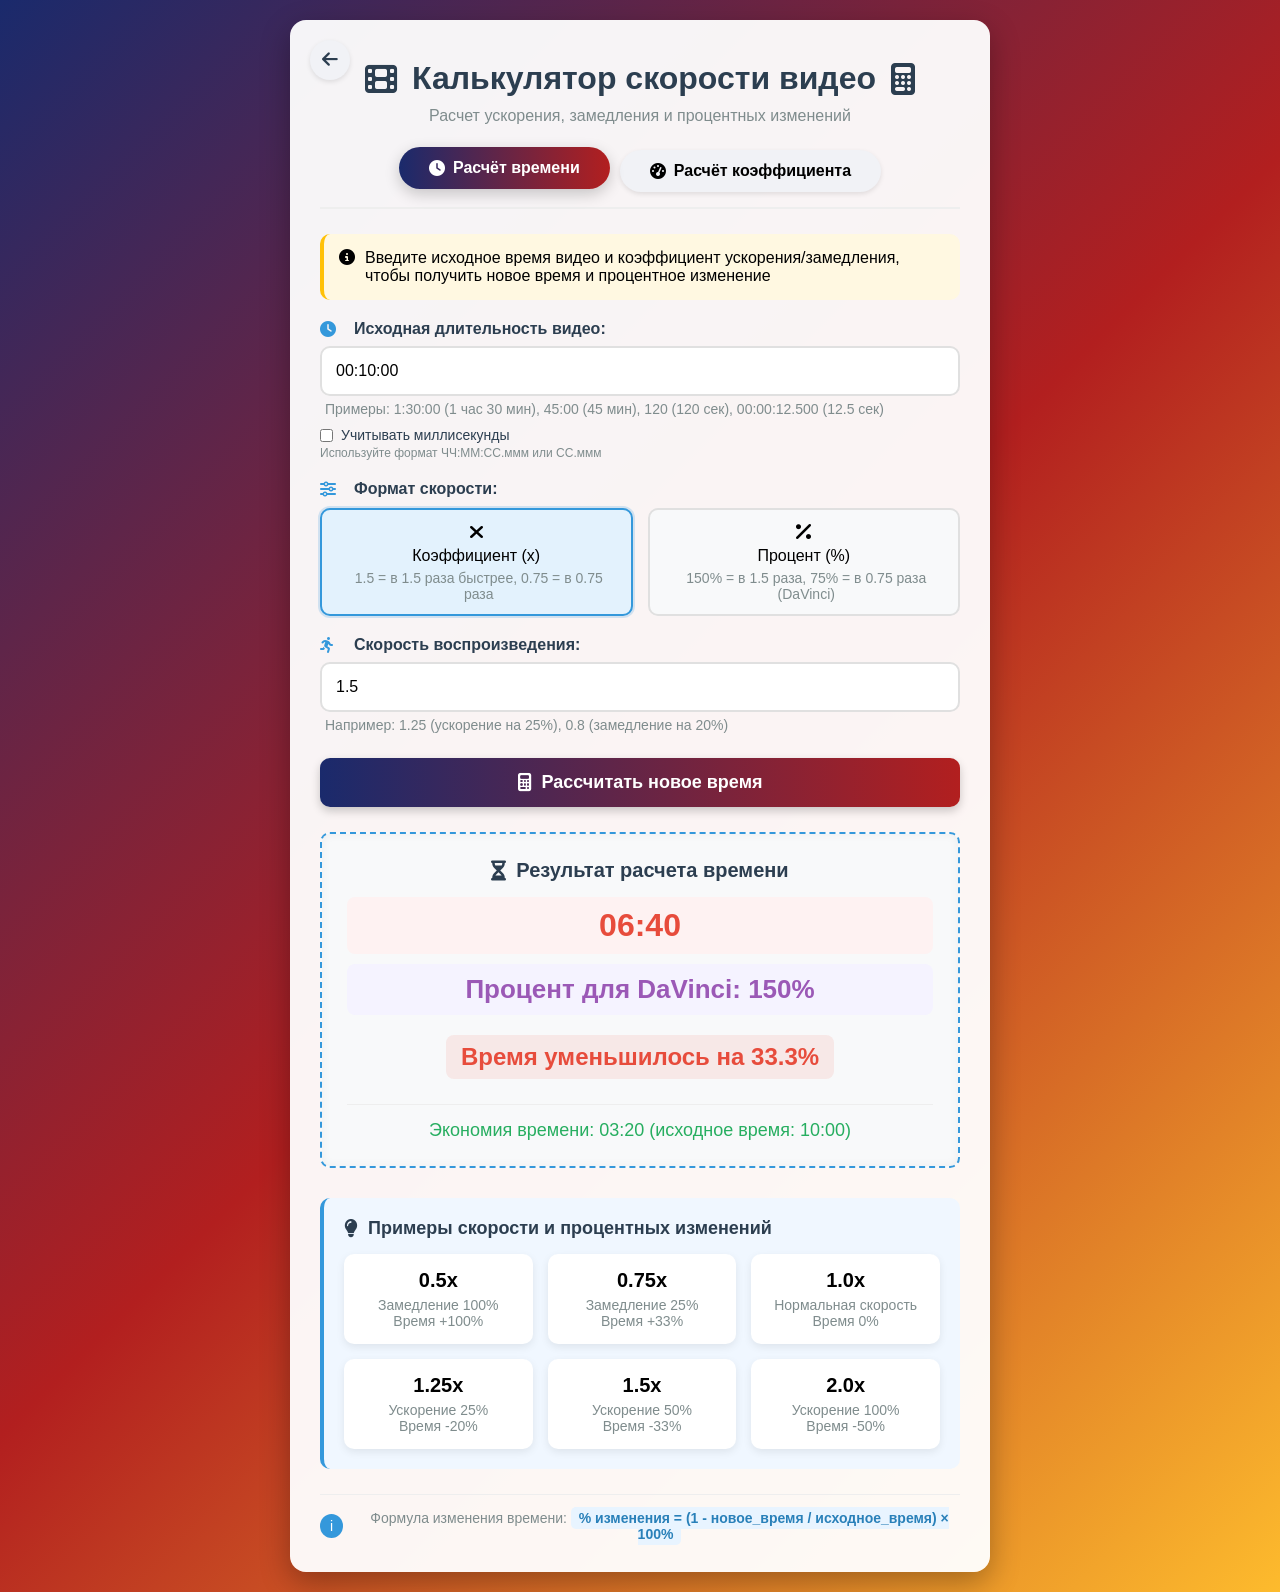
==== index.html @ ac1d6f99 "Add files via upload" ====
<!DOCTYPE html>
<html lang="ru">
<head>
    <meta charset="UTF-8">
    <meta name="viewport" content="width=device-width, initial-scale=1.0">
    <title>Калькулятор скорости видео</title>
    <link rel="stylesheet" href="https://cdnjs.cloudflare.com/ajax/libs/font-awesome/6.4.0/css/all.min.css">
    <style>
        * {
            box-sizing: border-box;
            margin: 0;
            padding: 0;
            font-family: 'Segoe UI', Tahoma, Geneva, Verdana, sans-serif;
        }
        
        body {
            background: linear-gradient(135deg, #1a2a6c, #b21f1f, #fdbb2d);
            min-height: 100vh;
            display: flex;
            justify-content: center;
            align-items: center;
            padding: 20px;
        }
        
        .container {
            position: relative;
            background: rgba(255, 255, 255, 0.95);
            border-radius: 16px;
            box-shadow: 0 10px 30px rgba(0, 0, 0, 0.3);
            width: 100%;
            max-width: 700px;
            padding: 30px;
            text-align: center;
            overflow: hidden;
        }
        
        /* Кнопка "Назад" */
        .back-button {
            position: absolute;
            top: 20px;
            left: 20px;
            width: 40px;
            height: 40px;
            border-radius: 50%;
            background: #f1f2f6;
            display: flex;
            align-items: center;
            justify-content: center;
            cursor: pointer;
            transition: all 0.3s ease;
            box-shadow: 0 2px 5px rgba(0,0,0,0.1);
            z-index: 10;
        }
        
        .back-button:hover {
            background: #3498db;
            transform: translateX(-3px);
        }
        
        .back-button:hover i {
            color: white;
        }
        
        .back-button i {
            color: #2c3e50;
            font-size: 18px;
            transition: all 0.3s ease;
        }
        
        header {
            margin-bottom: 25px;
            position: relative;
            padding-top: 10px;
        }
        
        h1 {
            color: #2c3e50;
            font-size: 32px;
            margin-bottom: 10px;
            display: flex;
            align-items: center;
            justify-content: center;
            gap: 15px;
        }
        
        .subtitle {
            color: #7f8c8d;
            font-size: 16px;
            margin-top: 10px;
        }
        
        .tabs {
            display: flex;
            justify-content: center;
            margin: 25px 0;
            border-bottom: 2px solid #eee;
            padding-bottom: 15px;
            flex-wrap: wrap;
            gap: 10px;
        }
        
        .tab {
            padding: 12px 30px;
            background: #f1f2f6;
            border: none;
            border-radius: 50px;
            cursor: pointer;
            font-weight: 600;
            font-size: 16px;
            transition: all 0.3s ease;
            box-shadow: 0 2px 5px rgba(0,0,0,0.1);
            display: flex;
            align-items: center;
            gap: 8px;
        }
        
        .tab.active {
            background: linear-gradient(to right, #1a2a6c, #b21f1f);
            color: white;
            transform: translateY(-3px);
            box-shadow: 0 5px 15px rgba(0,0,0,0.2);
        }
        
        .tab-content {
            display: none;
            animation: fadeIn 0.5s ease;
        }
        
        .tab-content.active {
            display: block;
        }
        
        .input-group {
            margin: 20px 0;
            text-align: left;
        }
        
        label {
            display: block;
            margin-bottom: 8px;
            font-weight: 600;
            color: #2c3e50;
            display: flex;
            align-items: center;
        }
        
        label i {
            margin-right: 10px;
            color: #3498db;
            min-width: 24px;
        }
        
        input {
            width: 100%;
            padding: 14px;
            border: 2px solid #e0e0e0;
            border-radius: 10px;
            font-size: 16px;
            transition: all 0.3s ease;
        }
        
        input:focus {
            outline: none;
            border-color: #3498db;
            box-shadow: 0 0 0 3px rgba(52, 152, 219, 0.2);
        }
        
        .note {
            font-size: 14px;
            color: #7f8c8d;
            margin-top: 5px;
            padding-left: 5px;
        }
        
        .input-format {
            display: flex;
            gap: 15px;
            margin-top: 10px;
        }
        
        .format-option {
            flex: 1;
            padding: 12px;
            background: #f8f9fa;
            border-radius: 10px;
            border: 2px solid #e0e0e0;
            cursor: pointer;
            transition: all 0.3s ease;
            text-align: center;
        }
        
        .format-option.active {
            background: #e3f2fd;
            border-color: #3498db;
            box-shadow: 0 0 0 2px rgba(52, 152, 219, 0.2);
        }
        
        .format-option i {
            font-size: 20px;
            margin-bottom: 5px;
            display: block;
        }
        
        button.calculate-btn {
            background: linear-gradient(to right, #1a2a6c, #b21f1f);
            color: white;
            border: none;
            padding: 14px 25px;
            border-radius: 10px;
            font-size: 18px;
            font-weight: 600;
            cursor: pointer;
            width: 100%;
            margin: 25px 0;
            transition: all 0.3s ease;
            box-shadow: 0 4px 10px rgba(0, 0, 0, 0.2);
            display: flex;
            justify-content: center;
            align-items: center;
            gap: 10px;
        }
        
        button.calculate-btn:hover {
            transform: translateY(-3px);
            box-shadow: 0 6px 15px rgba(0, 0, 0, 0.3);
        }
        
        button.calculate-btn:active {
            transform: translateY(0);
        }
        
        .result {
            background: #f8f9fa;
            border-radius: 10px;
            padding: 25px;
            margin-top: 20px;
            display: none;
            box-shadow: inset 0 0 10px rgba(0, 0, 0, 0.05);
            text-align: center;
        }
        
        .speed-result {
            border: 2px dashed #27ae60;
        }
        
        .time-result {
            border: 2px dashed #3498db;
        }
        
        .result.active {
            display: block;
            animation: fadeIn 0.5s ease;
        }
        
        @keyframes fadeIn {
            from { opacity: 0; transform: translateY(10px); }
            to { opacity: 1; transform: translateY(0); }
        }
        
        .result h3 {
            color: #2c3e50;
            margin-bottom: 15px;
            font-size: 20px;
            display: flex;
            align-items: center;
            justify-content: center;
            gap: 10px;
        }
        
        .time-display {
            font-size: 32px;
            font-weight: bold;
            margin: 10px 0;
            padding: 10px;
            border-radius: 8px;
        }
        
        .speed-up {
            color: #e74c3c;
            background: #fef2f2;
        }
        
        .slow-down {
            color: #2980b9;
            background: #f0f7ff;
        }
        
        .speed-display {
            font-size: 36px;
            font-weight: bold;
            margin: 15px 0;
            background: linear-gradient(to right, #27ae60, #2ecc71);
            -webkit-background-clip: text;
            -webkit-text-fill-color: transparent;
            text-shadow: 0 2px 4px rgba(0,0,0,0.1);
            padding: 5px;
        }
        
        .davinci-percent {
            font-size: 26px;
            font-weight: bold;
            color: #9b59b6;
            margin: 10px 0;
            padding: 10px;
            background: #f5f3ff;
            border-radius: 8px;
        }
        
        .time-change {
            font-size: 18px;
            color: #2c3e50;
            margin-top: 15px;
            padding-top: 15px;
            border-top: 1px solid #eee;
            font-weight: 500;
        }
        
        .speed-up-change {
            color: #27ae60;
        }
        
        .slow-down-change {
            color: #2980b9;
        }
        
        .percent-change {
            font-size: 24px;
            font-weight: bold;
            padding: 8px 15px;
            border-radius: 8px;
            display: inline-block;
            margin: 10px 0;
        }
        
        .percent-up {
            color: #27ae60;
            background: rgba(39, 174, 96, 0.1);
        }
        
        .percent-down {
            color: #e74c3c;
            background: rgba(231, 76, 60, 0.1);
        }
        
        .examples {
            margin-top: 30px;
            text-align: left;
            background: #f0f7ff;
            padding: 20px;
            border-radius: 10px;
            border-left: 4px solid #3498db;
        }
        
        .examples h3 {
            color: #2c3e50;
            margin-bottom: 15px;
            font-size: 18px;
            display: flex;
            align-items: center;
            gap: 10px;
        }
        
        .examples-grid {
            display: grid;
            grid-template-columns: repeat(auto-fit, minmax(150px, 1fr));
            gap: 15px;
            margin-top: 10px;
        }
        
        .example-card {
            background: white;
            border-radius: 10px;
            padding: 15px;
            box-shadow: 0 3px 8px rgba(0,0,0,0.08);
            text-align: center;
            transition: transform 0.3s ease;
        }
        
        .example-card:hover {
            transform: translateY(-5px);
        }
        
        .example-card .value {
            font-weight: bold;
            font-size: 20px;
            margin-bottom: 5px;
        }
        
        .example-card .label {
            font-size: 14px;
            color: #7f8c8d;
        }
        
        footer {
            margin-top: 25px;
            font-size: 14px;
            color: #7f8c8d;
            padding-top: 15px;
            border-top: 1px solid #eee;
            display: flex;
            align-items: center;
            justify-content: center;
            gap: 8px;
        }
        
        .mode-info {
            background: #fff8e1;
            padding: 15px;
            border-radius: 10px;
            margin: 15px 0;
            text-align: left;
            border-left: 4px solid #ffc107;
            display: flex;
            align-items: flex-start;
            gap: 10px;
        }
        
        .davinci-highlight {
            background: #e8f4ff;
            padding: 3px 8px;
            border-radius: 5px;
            font-weight: bold;
            color: #2980b9;
        }
        
        .error-message {
            color: #e74c3c;
            font-size: 14px;
            margin-top: 5px;
            display: none;
        }
        
        .info-icon {
            display: inline-flex;
            justify-content: center;
            align-items: center;
            width: 24px;
            height: 24px;
            background: #3498db;
            color: white;
            border-radius: 50%;
            font-size: 14px;
            margin-right: 8px;
        }
        
        /* Добавленные стили для чекбокса миллисекунд */
        .milliseconds-option {
            display: flex;
            align-items: center;
            margin-top: 10px;
            gap: 8px;
        }
        
        .milliseconds-option input {
            width: auto;
        }
        
        .milliseconds-label {
            font-size: 14px;
            color: #2c3e50;
        }
        
        .milliseconds-example {
            font-size: 12px;
            color: #7f8c8d;
            margin-top: 3px;
            padding-left: 0;
        }
        
        @media (max-width: 600px) {
            .tabs {
                flex-direction: column;
            }
            
            .tab {
                width: 100%;
                margin: 5px 0;
            }
            
            h1 {
                font-size: 26px;
            }
            
            .input-format {
                flex-direction: column;
            }
            
            .examples-grid {
                grid-template-columns: 1fr 1fr;
            }
            
            .back-button {
                top: 15px;
                left: 15px;
                width: 36px;
                height: 36px;
            }
        }
    </style>
</head>
<body>
    <div class="container">
        <!-- Кнопка "Назад" -->
        <div class="back-button" id="backButton" title="Вернуться назад">
            <i class="fas fa-arrow-left"></i>
        </div>
        
        <header>
            <h1>
                <i class="fas fa-film"></i>
                Калькулятор скорости видео
                <i class="fas fa-calculator"></i>
            </h1>
            <div class="subtitle">Расчет ускорения, замедления и процентных изменений</div>
        </header>
        
        <div class="tabs">
            <button class="tab active" data-tab="time">
                <i class="fas fa-clock"></i> Расчёт времени
            </button>
            <button class="tab" data-tab="speed">
                <i class="fas fa-tachometer-alt"></i> Расчёт коэффициента
            </button>
        </div>
        
        <!-- Режим расчета времени -->
        <div id="time-tab" class="tab-content active">
            <div class="mode-info">
                <i class="fas fa-info-circle"></i>
                <span>Введите исходное время видео и коэффициент ускорения/замедления, чтобы получить новое время и процентное изменение</span>
            </div>
            
            <div class="input-group">
                <label for="duration"><i class="fas fa-clock"></i> Исходная длительность видео:</label>
                <input type="text" id="duration" placeholder="ЧЧ:ММ:СС.ммм или ММ:СС.ммм" value="00:10:00">
                <div class="note">Примеры: 1:30:00 (1 час 30 мин), 45:00 (45 мин), 120 (120 сек), 00:00:12.500 (12.5 сек)</div>
                <div class="error-message" id="duration-error"></div>
                
                <!-- Чекбокс для миллисекунд -->
                <div class="milliseconds-option">
                    <input type="checkbox" id="use-ms-time">
                    <span class="milliseconds-label">Учитывать миллисекунды</span>
                </div>
                <div class="milliseconds-example">Используйте формат ЧЧ:ММ:СС.ммм или СС.ммм</div>
            </div>
            
            <div class="input-group">
                <label><i class="fas fa-sliders-h"></i> Формат скорости:</label>
                <div class="input-format">
                    <div class="format-option active" data-format="multiplier">
                        <i class="fas fa-times"></i>
                        Коэффициент (x)
                        <div class="note">1.5 = в 1.5 раза быстрее, 0.75 = в 0.75 раза</div>
                    </div>
                    <div class="format-option" data-format="davinci">
                        <i class="fas fa-percent"></i>
                        Процент (%)
                        <div class="note">150% = в 1.5 раза, 75% = в 0.75 раза (DaVinci)</div>
                    </div>
                </div>
            </div>
            
            <div class="input-group">
                <label for="speed"><i class="fas fa-running"></i> Скорость воспроизведения:</label>
                <input type="number" id="speed" min="0.1" max="10" step="0.001" value="1.5" placeholder="1.5">
                <div class="note" id="speed-note">Например: 1.25 (ускорение на 25%), 0.8 (замедление на 20%)</div>
                <div class="error-message" id="speed-error"></div>
            </div>
            
            <button class="calculate-btn" onclick="calculateTime()">
                <i class="fas fa-calculator"></i> Рассчитать новое время
            </button>
            
            <div class="result time-result" id="time-result">
                <h3><i class="fas fa-hourglass-half"></i> Результат расчета времени</h3>
                <div class="time-display" id="newTime">00:06:40</div>
                
                <div class="davinci-percent" id="davinciTimePercent">
                    Процент для DaVinci: 150%
                </div>
                
                <div class="percent-change" id="percentChange">
                    Время уменьшилось на 33.3%
                </div>
                
                <div class="time-change" id="timeChange">
                    Экономия времени: 3 минуты 20 секунд (исходное время: 10:00)
                </div>
            </div>
        </div>
        
        <!-- Режим расчета коэффициента -->
        <div id="speed-tab" class="tab-content">
            <div class="mode-info">
                <i class="fas fa-info-circle"></i>
                <span>Введите исходное и желаемое время видео, чтобы получить коэффициент скорости и процентное изменение</span>
            </div>
            
            <div class="input-group">
                <label for="original-duration"><i class="fas fa-clock"></i> Исходная длительность видео:</label>
                <input type="text" id="original-duration" placeholder="ЧЧ:ММ:СС.ммм или ММ:СС.ммм" value="00:10:00">
                <div class="note">Примеры: 1:30:00 (1 час 30 мин), 45:00 (45 мин), 120 (120 сек), 00:00:12.500 (12.5 сек)</div>
                <div class="error-message" id="original-duration-error"></div>
            </div>
            
            <div class="input-group">
                <label for="target-duration"><i class="fas fa-bullseye"></i> Желаемая длительность видео:</label>
                <input type="text" id="target-duration" placeholder="ЧЧ:ММ:СС.ммм или ММ:СС.ммм" value="00:05:00">
                <div class="note">Примеры: 1:00:00 (1 час), 30:00 (30 мин), 60 (60 сек), 00:00:06.250 (6.25 сек)</div>
                <div class="error-message" id="target-duration-error"></div>
                
                <!-- Чекбокс для миллисекунд -->
                <div class="milliseconds-option">
                    <input type="checkbox" id="use-ms-speed">
                    <span class="milliseconds-label">Учитывать миллисекунды</span>
                </div>
                <div class="milliseconds-example">Используйте формат ЧЧ:ММ:СС.ммм или СС.ммм</div>
            </div>
            
            <button class="calculate-btn" onclick="calculateSpeed()">
                <i class="fas fa-calculator"></i> Рассчитать коэффициент
            </button>
            
            <div class="result speed-result" id="speed-result">
                <h3><i class="fas fa-calculator"></i> Результат расчета скорости</h3>
                <div class="speed-display" id="speedFactor">2.0x</div>
                
                <div class="davinci-percent" id="davinciSpeedPercent">
                    Процент для DaVinci: 200%
                </div>
                
                <div class="percent-change" id="speedPercentChange">
                    Время уменьшилось на 50%
                </div>
                
                <div class="time-change" id="speedInfo">
                    Для уменьшения времени с 10 минут до 5 минут
                </div>
            </div>
        </div>
        
        <div class="examples">
            <h3><i class="fas fa-lightbulb"></i> Примеры скорости и процентных изменений</h3>
            <div class="examples-grid">
                <div class="example-card">
                    <div class="value">0.5x</div>
                    <div class="label">Замедление 100%<br>Время +100%</div>
                </div>
                <div class="example-card">
                    <div class="value">0.75x</div>
                    <div class="label">Замедление 25%<br>Время +33%</div>
                </div>
                <div class="example-card">
                    <div class="value">1.0x</div>
                    <div class="label">Нормальная скорость<br>Время 0%</div>
                </div>
                <div class="example-card">
                    <div class="value">1.25x</div>
                    <div class="label">Ускорение 25%<br>Время -20%</div>
                </div>
                <div class="example-card">
                    <div class="value">1.5x</div>
                    <div class="label">Ускорение 50%<br>Время -33%</div>
                </div>
                <div class="example-card">
                    <div class="value">2.0x</div>
                    <div class="label">Ускорение 100%<br>Время -50%</div>
                </div>
            </div>
        </div>
        
        <footer>
            <div class="info-icon">i</div>
            <div>Формула изменения времени: <span class="davinci-highlight">% изменения = (1 - новое_время / исходное_время) × 100%</span></div>
        </footer>
    </div>

    <script>
        // =============================================
        // ОСНОВНАЯ ЛОГИКА ПРИЛОЖЕНИЯ
        // =============================================
        
        /**
         * Инициализация при загрузке страницы
         * - Настройка обработчиков событий
         * - Первоначальный расчет
         */
        window.onload = function() {
            // Настройка переключения вкладок
            setupTabs();
            
            // Настройка переключения форматов ввода
            setupFormatOptions();
            
            // Обработчики клавиши Enter для быстрого расчета
            document.getElementById('speed').addEventListener('keypress', function(e) {
                if (e.key === 'Enter') calculateTime();
            });
            
            document.getElementById('target-duration').addEventListener('keypress', function(e) {
                if (e.key === 'Enter') calculateSpeed();
            });
            
            // Обработчик для кнопки "Назад"
            document.getElementById('backButton').addEventListener('click', function() {
                window.history.back();
            });
            
            // Первоначальный расчет для первой вкладки
            calculateTime();
        };
        
        /**
         * Настройка переключения вкладок
         */
        function setupTabs() {
            document.querySelectorAll('.tab').forEach(tab => {
                tab.addEventListener('click', () => {
                    // Удаляем активный класс у всех вкладок
                    document.querySelectorAll('.tab').forEach(t => t.classList.remove('active'));
                    // Скрываем все содержимое вкладок
                    document.querySelectorAll('.tab-content').forEach(c => c.classList.remove('active'));
                    
                    // Активируем текущую вкладку
                    tab.classList.add('active');
                    const tabId = tab.getAttribute('data-tab');
                    document.getElementById(`${tabId}-tab`).classList.add('active');
                });
            });
        }
        
        /**
         * Настройка переключения форматов ввода (коэффициент/проценты)
         */
        function setupFormatOptions() {
            document.querySelectorAll('.format-option').forEach(option => {
                option.addEventListener('click', () => {
                    // Удаляем активный класс у всех вариантов формата
                    document.querySelectorAll('.format-option').forEach(o => o.classList.remove('active'));
                    // Активируем выбранный вариант
                    option.classList.add('active');
                    
                    // Обновляем формат ввода
                    const format = option.getAttribute('data-format');
                    updateInputFormat(format);
                });
            });
        }
        
        /**
         * Обновление формата ввода скорости
         * @param {string} format - 'multiplier' для коэффициента, 'davinci' для процентов
         */
        function updateInputFormat(format) {
            const input = document.getElementById('speed');
            const note = document.getElementById('speed-note');
            
            if (format === 'davinci') {
                // Формат процентов (DaVinci Resolve)
                input.placeholder = "150";
                note.textContent = "Например: 125 (125% = 1.25x), 75 (75% = 0.75x)";
                // Конвертация текущего значения в проценты
                if (!isNaN(parseFloat(input.value))) {
                    input.value = (parseFloat(input.value) * 100).toFixed(0);
                }
            } else {
                // Формат коэффициента
                input.placeholder = "1.5";
                note.textContent = "Например: 1.25 (ускорение на 25%), 0.8 (замедление на 20%)";
                // Конвертация текущего значения в коэффициент
                if (!isNaN(parseFloat(input.value))) {
                    input.value = (parseFloat(input.value)).toFixed(2);
                }
            }
        }
        
        /**
         * Скрытие всех сообщений об ошибках
         */
        function hideErrors() {
            document.querySelectorAll('.error-message').forEach(el => {
                el.style.display = 'none';
                el.textContent = '';
            });
        }
        
        /**
         * Отображение сообщения об ошибке
         * @param {string} elementId - ID элемента для отображения ошибки
         * @param {string} message - Текст сообщения об ошибке
         */
        function showError(elementId, message) {
            const errorElement = document.getElementById(elementId);
            errorElement.textContent = message;
            errorElement.style.display = 'block';
        }
        
        /**
         * Расчет нового времени видео (режим "Расчет времени")
         */
        function calculateTime() {
            // Скрываем предыдущие ошибки
            hideErrors();
            
            // Получаем значения из формы
            const durationInput = document.getElementById('duration').value.trim();
            let speedValue = document.getElementById('speed').value.trim();
            const format = document.querySelector('.format-option.active').getAttribute('data-format');
            const useMilliseconds = document.getElementById('use-ms-time').checked;
            
            // Проверка и преобразование скорости
            if (speedValue === '') {
                showError('speed-error', 'Пожалуйста, введите значение скорости');
                return;
            }
            
            speedValue = parseFloat(speedValue);
            
            if (isNaN(speedValue)) {
                showError('speed-error', 'Пожалуйста, введите числовое значение');
                return;
            }
            
            // Обработка формата DaVinci (проценты)
            if (format === 'davinci') {
                if (speedValue <= 0 || speedValue > 1000) {
                    showError('speed-error', 'Процент скорости должен быть в диапазоне от 0.1% до 1000%');
                    return;
                }
                // Преобразуем проценты в коэффициент (150% = 1.5)
                speedValue = speedValue / 100;
            } else {
                // Проверка для формата коэффициента
                if (speedValue <= 0 || speedValue > 10) {
                    showError('speed-error', 'Коэффициент скорости должен быть в диапазоне от 0.1 до 10');
                    return;
                }
            }
            
            // Парсим введенное время в секунды
            const totalSeconds = parseTime(durationInput, 'duration-error');
            if (totalSeconds === null) return;
            
            // Рассчитываем новую длительность
            const newTotalSeconds = totalSeconds / speedValue;
            const formattedOriginal = formatTime(totalSeconds, useMilliseconds);
            const formattedNew = formatTime(newTotalSeconds, useMilliseconds);
            const timeDiff = Math.abs(totalSeconds - newTotalSeconds);
            const formattedDiff = formatTime(timeDiff, useMilliseconds);
            
            // Рассчитываем процент для DaVinci
            const davinciPercent = Math.round(speedValue * 100);
            
            // Рассчитываем процентное изменение времени
            const percentChange = ((totalSeconds - newTotalSeconds) / totalSeconds * 100).toFixed(1);
            const absPercentChange = Math.abs(percentChange);
            
            // Определяем тип изменения (ускорение или замедление)
            const isSpeedUp = speedValue > 1;
            const isSlowDown = speedValue < 1;
            
            // Обновляем интерфейс с результатами
            const timeDisplay = document.getElementById('newTime');
            timeDisplay.textContent = formattedNew;
            
            const percentChangeElement = document.getElementById('percentChange');
            
            // Обработка ускорения
            if (isSpeedUp) {
                timeDisplay.className = 'time-display speed-up';
                document.getElementById('timeChange').className = 'time-change speed-up-change';
                document.getElementById('timeChange').textContent = 
                    `Экономия времени: ${formattedDiff} (исходное время: ${formattedOriginal})`;
                
                percentChangeElement.textContent = `Время уменьшилось на ${absPercentChange}%`;
                percentChangeElement.className = 'percent-change percent-down';
            } 
            // Обработка замедления
            else if (isSlowDown) {
                timeDisplay.className = 'time-display slow-down';
                document.getElementById('timeChange').className = 'time-change slow-down-change';
                document.getElementById('timeChange').textContent = 
                    `Увеличение времени: ${formattedDiff} (исходное время: ${formattedOriginal})`;
                
                percentChangeElement.textContent = `Время увеличилось на ${absPercentChange}%`;
                percentChangeElement.className = 'percent-change percent-up';
            } 
            // Без изменений (скорость = 1.0)
            else {
                timeDisplay.className = 'time-display';
                document.getElementById('timeChange').className = 'time-change';
                document.getElementById('timeChange').textContent = 
                    `Время не изменилось (исходное время: ${formattedOriginal})`;
                
                percentChangeElement.textContent = `Время не изменилось (0%)`;
                percentChangeElement.className = 'percent-change';
            }
            
            // Обновляем информацию для DaVinci
            document.getElementById('davinciTimePercent').textContent = `Процент для DaVinci: ${davinciPercent}%`;
            
            // Показываем блок с результатами
            document.getElementById('time-result').classList.add('active');
        }
        
        /**
         * Расчет коэффициента скорости (режим "Расчет коэффициента")
         */
        function calculateSpeed() {
            // Скрываем предыдущие ошибки
            hideErrors();
            
            // Получаем значения из формы
            const originalInput = document.getElementById('original-duration').value.trim();
            const targetInput = document.getElementById('target-duration').value.trim();
            const useMilliseconds = document.getElementById('use-ms-speed').checked;
            
            // Парсим введенное время в секунды
            const originalSeconds = parseTime(originalInput, 'original-duration-error');
            const targetSeconds = parseTime(targetInput, 'target-duration-error');
            
            if (originalSeconds === null || targetSeconds === null) return;
            
            // Проверка на положительное значение времени
            if (targetSeconds <= 0) {
                showError('target-duration-error', 'Желаемое время должно быть больше 0');
                return;
            }
            
            // Рассчитываем коэффициент скорости
            const speedFactor = originalSeconds / targetSeconds;
            const davinciPercent = Math.round(speedFactor * 100);
            
            // Форматируем время для отображения
            const formattedOriginal = formatTime(originalSeconds, useMilliseconds);
            const formattedTarget = formatTime(targetSeconds, useMilliseconds);
            
            // Рассчитываем процентное изменение времени
            const percentChange = ((originalSeconds - targetSeconds) / originalSeconds * 100).toFixed(1);
            const absPercentChange = Math.abs(percentChange);
            
            // Определяем тип изменения (ускорение или замедление)
            const isSpeedUp = targetSeconds < originalSeconds;
            const isSlowDown = targetSeconds > originalSeconds;
            const timeDiff = Math.abs(originalSeconds - targetSeconds);
            const formattedDiff = formatTime(timeDiff, useMilliseconds);
            
            // Обновляем интерфейс с результатами
            document.getElementById('speedFactor').textContent = speedFactor.toFixed(3) + 'x';
            document.getElementById('davinciSpeedPercent').textContent = `Процент для DaVinci: ${davinciPercent}%`;
            
            const speedInfo = document.getElementById('speedInfo');
            const percentChangeElement = document.getElementById('speedPercentChange');
            
            // Обработка ускорения
            if (isSpeedUp) {
                speedInfo.innerHTML = 
                    `Для уменьшения времени с <b>${formattedOriginal}</b> до <b>${formattedTarget}</b><br>
                     Экономия времени: <b>${formattedDiff}</b>`;
                speedInfo.className = 'time-change speed-up-change';
                
                percentChangeElement.textContent = `Время уменьшилось на ${absPercentChange}%`;
                percentChangeElement.className = 'percent-change percent-down';
            } 
            // Обработка замедления
            else if (isSlowDown) {
                speedInfo.innerHTML = 
                    `Для увеличения времени с <b>${formattedOriginal}</b> до <b>${formattedTarget}</b><br>
                     Увеличение времени: <b>${formattedDiff}</b>`;
                speedInfo.className = 'time-change slow-down-change';
                
                percentChangeElement.textContent = `Время увеличилось на ${absPercentChange}%`;
                percentChangeElement.className = 'percent-change percent-up';
            } 
            // Без изменений
            else {
                speedInfo.innerHTML = `Время не изменилось`;
                speedInfo.className = 'time-change';
                
                percentChangeElement.textContent = `Время не изменилось (0%)`;
                percentChangeElement.className = 'percent-change';
            }
            
            // Показываем блок с результатами
            document.getElementById('speed-result').classList.add('active');
        }
        
        /**
         * Парсинг времени из строки в секунды (с поддержкой миллисекунд)
         * @param {string} input - Входная строка времени
         * @param {string} errorElementId - ID элемента для отображения ошибки
         * @returns {number|null} Количество секунд или null при ошибке
         */
        function parseTime(input, errorElementId) {
            if (!input) {
                showError(errorElementId, 'Пожалуйста, введите значение времени');
                return null;
            }
            
            // Заменяем запятые на точки для поддержки обоих форматов
            input = input.replace(',', '.');
            
            // Обработка формата с миллисекундами
            if (input.includes('.')) {
                const parts = input.split('.');
                const millisecondsPart = parts.pop();
                
                if (millisecondsPart.length > 3) {
                    showError(errorElementId, 'Миллисекунды должны содержать не более 3 цифр');
                    return null;
                }
                
                // Форматируем миллисекунды (дополняем до 3 цифр и обрезаем, если больше 3)
                const milliseconds = parseInt(millisecondsPart.padEnd(3, '0').substring(0,3));
                
                if (isNaN(milliseconds)) {
                    showError(errorElementId, 'Некорректный формат миллисекунд');
                    return null;
                }
                
                // Объединяем оставшиеся части (часы:минуты:секунды)
                const timeString = parts.join('.');
                let totalSeconds = 0;
                
                // Парсим основную часть времени
                if (timeString.includes(':')) {
                    const timeParts = timeString.split(':').map(part => parseInt(part));
                    
                    // Проверка на корректность чисел
                    if (timeParts.some(isNaN)) {
                        showError(errorElementId, 'Некорректный формат времени. Используйте ЧЧ:ММ:СС.ммм или ММ:СС.ммм');
                        return null;
                    }
                    
                    // Обработка формата ЧЧ:ММ:СС
                    if (timeParts.length === 3) {
                        totalSeconds = timeParts[0] * 3600 + timeParts[1] * 60 + timeParts[2];
                    } 
                    // Обработка формата ММ:СС
                    else if (timeParts.length === 2) {
                        totalSeconds = timeParts[0] * 60 + timeParts[1];
                    } else {
                        showError(errorElementId, 'Некорректный формат времени. Используйте ЧЧ:ММ:СС.ммм или ММ:СС.ммм');
                        return null;
                    }
                } else if (timeString !== '') {
                    // Только секунды
                    const seconds = parseFloat(timeString);
                    if (isNaN(seconds)) {
                        showError(errorElementId, 'Некорректный формат времени');
                        return null;
                    }
                    totalSeconds = seconds;
                }
                
                // Возвращаем общее количество секунд с миллисекундами
                return totalSeconds + milliseconds / 1000;
            }
            
            // Обработка формата без миллисекунд
            if (input.includes(':')) {
                const parts = input.split(':').map(part => parseInt(part));
                
                // Проверка на корректность чисел
                if (parts.some(isNaN)) {
                    showError(errorElementId, 'Некорректный формат времени. Используйте ЧЧ:ММ:СС или ММ:СС');
                    return null;
                }
                
                // Обработка формата ЧЧ:ММ:СС
                if (parts.length === 3) {
                    return parts[0] * 3600 + parts[1] * 60 + parts[2];
                } 
                // Обработка формата ММ:СС
                else if (parts.length === 2) {
                    return parts[0] * 60 + parts[1];
                } else {
                    showError(errorElementId, 'Некорректный формат времени. Используйте ЧЧ:ММ:СС или ММ:СС');
                    return null;
                }
            } 
            // Обработка значения в секундах (просто число)
            else if (!isNaN(parseFloat(input))) {
                return parseFloat(input);
            } 
            // Ошибка формата
            else {
                showError(errorElementId, 'Некорректный формат времени. Используйте ЧЧ:ММ:СС, ММ:СС или секунды');
                return null;
            }
        }
        
        /**
         * Форматирование времени из секунд в ЧЧ:ММ:СС, ММ:СС или секунды (с поддержкой миллисекунд)
         * @param {number} totalSeconds - Общее количество секунд
         * @param {boolean} showMilliseconds - Флаг отображения миллисекунд
         * @returns {string} Отформатированное время
         */
        function formatTime(totalSeconds, showMilliseconds = false) {
            // Выделяем целые секунды и миллисекунды
            const secondsInteger = Math.floor(totalSeconds);
            const milliseconds = Math.round((totalSeconds - secondsInteger) * 1000);
            
            const hours = Math.floor(secondsInteger / 3600);
            const minutes = Math.floor((secondsInteger % 3600) / 60);
            const seconds = Math.floor(secondsInteger % 60);
            
            // Функция для добавления ведущего нуля
            const pad = (num) => num.toString().padStart(2, '0');
            
            // Форматируем миллисекунды при необходимости
            let msString = '';
            if (showMilliseconds) {
                msString = '.' + milliseconds.toString().padStart(3, '0');
            }
            
            // Форматирование в зависимости от величины
            if (hours > 0) {
                return `${pad(hours)}:${pad(minutes)}:${pad(seconds)}${msString}`;
            } else if (minutes > 0) {
                return `${pad(minutes)}:${pad(seconds)}${msString}`;
            } else {
                // Для секунд показываем миллисекунды только если нужно или они есть
                if (showMilliseconds || milliseconds > 0) {
                    return `${seconds + milliseconds/1000} сек`;
                }
                return `${seconds} сек`;
            }
        }
    </script>
</body>
</html>
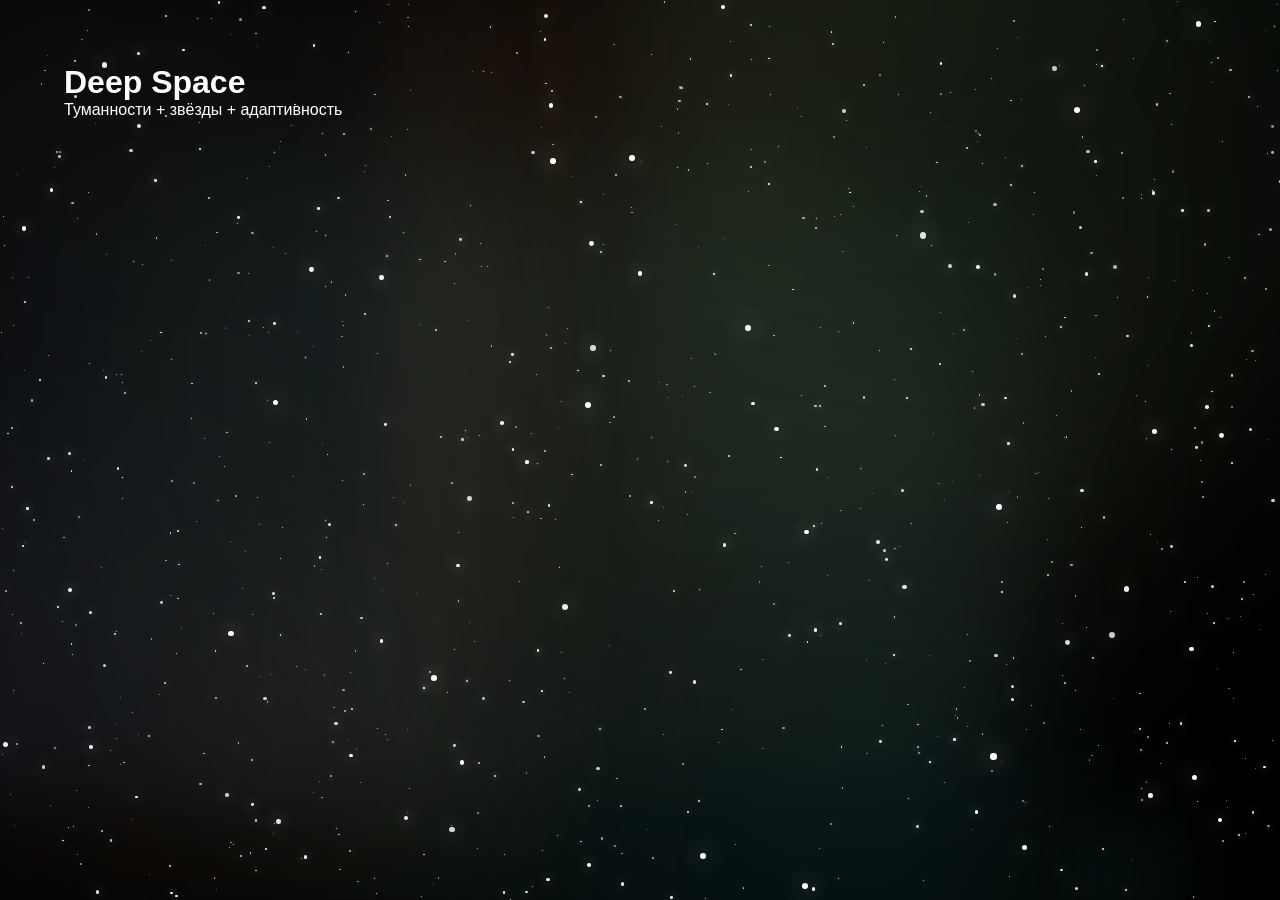
==== commit 9bddf1c2: "Add files via upload" ====
--- a/index.html
+++ b/index.html
@@ -1,1132 +1,215 @@
-<!DOCTYPE html>
-<html lang="ru">
-<head>
-    <meta charset="UTF-8">
-    <meta name="viewport" content="width=device-width, initial-scale=1.0">
-    <title>Калькулятор скорости видео</title>
-    <link rel="stylesheet" href="https://cdnjs.cloudflare.com/ajax/libs/font-awesome/6.4.0/css/all.min.css">
-    <style>
-        * {
-            box-sizing: border-box;
-            margin: 0;
-            padding: 0;
-            font-family: 'Segoe UI', Tahoma, Geneva, Verdana, sans-serif;
-        }
-        
-        body {
-            background: linear-gradient(135deg, #1a2a6c, #b21f1f, #fdbb2d);
-            min-height: 100vh;
-            display: flex;
-            justify-content: center;
-            align-items: center;
-            padding: 20px;
-        }
-        
-        .container {
-            position: relative;
-            background: rgba(255, 255, 255, 0.95);
-            border-radius: 16px;
-            box-shadow: 0 10px 30px rgba(0, 0, 0, 0.3);
-            width: 100%;
-            max-width: 700px;
-            padding: 30px;
-            text-align: center;
-            overflow: hidden;
-        }
-        
-        /* Кнопка "Назад" */
-        .back-button {
-            position: absolute;
-            top: 20px;
-            left: 20px;
-            width: 40px;
-            height: 40px;
-            border-radius: 50%;
-            background: #f1f2f6;
-            display: flex;
-            align-items: center;
-            justify-content: center;
-            cursor: pointer;
-            transition: all 0.3s ease;
-            box-shadow: 0 2px 5px rgba(0,0,0,0.1);
-            z-index: 10;
-        }
-        
-        .back-button:hover {
-            background: #3498db;
-            transform: translateX(-3px);
-        }
-        
-        .back-button:hover i {
-            color: white;
-        }
-        
-        .back-button i {
-            color: #2c3e50;
-            font-size: 18px;
-            transition: all 0.3s ease;
-        }
-        
-        header {
-            margin-bottom: 25px;
-            position: relative;
-            padding-top: 10px;
-        }
-        
-        h1 {
-            color: #2c3e50;
-            font-size: 32px;
-            margin-bottom: 10px;
-            display: flex;
-            align-items: center;
-            justify-content: center;
-            gap: 15px;
-        }
-        
-        .subtitle {
-            color: #7f8c8d;
-            font-size: 16px;
-            margin-top: 10px;
-        }
-        
-        .tabs {
-            display: flex;
-            justify-content: center;
-            margin: 25px 0;
-            border-bottom: 2px solid #eee;
-            padding-bottom: 15px;
-            flex-wrap: wrap;
-            gap: 10px;
-        }
-        
-        .tab {
-            padding: 12px 30px;
-            background: #f1f2f6;
-            border: none;
-            border-radius: 50px;
-            cursor: pointer;
-            font-weight: 600;
-            font-size: 16px;
-            transition: all 0.3s ease;
-            box-shadow: 0 2px 5px rgba(0,0,0,0.1);
-            display: flex;
-            align-items: center;
-            gap: 8px;
-        }
-        
-        .tab.active {
-            background: linear-gradient(to right, #1a2a6c, #b21f1f);
-            color: white;
-            transform: translateY(-3px);
-            box-shadow: 0 5px 15px rgba(0,0,0,0.2);
-        }
-        
-        .tab-content {
-            display: none;
-            animation: fadeIn 0.5s ease;
-        }
-        
-        .tab-content.active {
-            display: block;
-        }
-        
-        .input-group {
-            margin: 20px 0;
-            text-align: left;
-        }
-        
-        label {
-            display: block;
-            margin-bottom: 8px;
-            font-weight: 600;
-            color: #2c3e50;
-            display: flex;
-            align-items: center;
-        }
-        
-        label i {
-            margin-right: 10px;
-            color: #3498db;
-            min-width: 24px;
-        }
-        
-        input {
-            width: 100%;
-            padding: 14px;
-            border: 2px solid #e0e0e0;
-            border-radius: 10px;
-            font-size: 16px;
-            transition: all 0.3s ease;
-        }
-        
-        input:focus {
-            outline: none;
-            border-color: #3498db;
-            box-shadow: 0 0 0 3px rgba(52, 152, 219, 0.2);
-        }
-        
-        .note {
-            font-size: 14px;
-            color: #7f8c8d;
-            margin-top: 5px;
-            padding-left: 5px;
-        }
-        
-        .input-format {
-            display: flex;
-            gap: 15px;
-            margin-top: 10px;
-        }
-        
-        .format-option {
-            flex: 1;
-            padding: 12px;
-            background: #f8f9fa;
-            border-radius: 10px;
-            border: 2px solid #e0e0e0;
-            cursor: pointer;
-            transition: all 0.3s ease;
-            text-align: center;
-        }
-        
-        .format-option.active {
-            background: #e3f2fd;
-            border-color: #3498db;
-            box-shadow: 0 0 0 2px rgba(52, 152, 219, 0.2);
-        }
-        
-        .format-option i {
-            font-size: 20px;
-            margin-bottom: 5px;
-            display: block;
-        }
-        
-        button.calculate-btn {
-            background: linear-gradient(to right, #1a2a6c, #b21f1f);
-            color: white;
-            border: none;
-            padding: 14px 25px;
-            border-radius: 10px;
-            font-size: 18px;
-            font-weight: 600;
-            cursor: pointer;
-            width: 100%;
-            margin: 25px 0;
-            transition: all 0.3s ease;
-            box-shadow: 0 4px 10px rgba(0, 0, 0, 0.2);
-            display: flex;
-            justify-content: center;
-            align-items: center;
-            gap: 10px;
-        }
-        
-        button.calculate-btn:hover {
-            transform: translateY(-3px);
-            box-shadow: 0 6px 15px rgba(0, 0, 0, 0.3);
-        }
-        
-        button.calculate-btn:active {
-            transform: translateY(0);
-        }
-        
-        .result {
-            background: #f8f9fa;
-            border-radius: 10px;
-            padding: 25px;
-            margin-top: 20px;
-            display: none;
-            box-shadow: inset 0 0 10px rgba(0, 0, 0, 0.05);
-            text-align: center;
-        }
-        
-        .speed-result {
-            border: 2px dashed #27ae60;
-        }
-        
-        .time-result {
-            border: 2px dashed #3498db;
-        }
-        
-        .result.active {
-            display: block;
-            animation: fadeIn 0.5s ease;
-        }
-        
-        @keyframes fadeIn {
-            from { opacity: 0; transform: translateY(10px); }
-            to { opacity: 1; transform: translateY(0); }
-        }
-        
-        .result h3 {
-            color: #2c3e50;
-            margin-bottom: 15px;
-            font-size: 20px;
-            display: flex;
-            align-items: center;
-            justify-content: center;
-            gap: 10px;
-        }
-        
-        .time-display {
-            font-size: 32px;
-            font-weight: bold;
-            margin: 10px 0;
-            padding: 10px;
-            border-radius: 8px;
-        }
-        
-        .speed-up {
-            color: #e74c3c;
-            background: #fef2f2;
-        }
-        
-        .slow-down {
-            color: #2980b9;
-            background: #f0f7ff;
-        }
-        
-        .speed-display {
-            font-size: 36px;
-            font-weight: bold;
-            margin: 15px 0;
-            background: linear-gradient(to right, #27ae60, #2ecc71);
-            -webkit-background-clip: text;
-            -webkit-text-fill-color: transparent;
-            text-shadow: 0 2px 4px rgba(0,0,0,0.1);
-            padding: 5px;
-        }
-        
-        .davinci-percent {
-            font-size: 26px;
-            font-weight: bold;
-            color: #9b59b6;
-            margin: 10px 0;
-            padding: 10px;
-            background: #f5f3ff;
-            border-radius: 8px;
-        }
-        
-        .time-change {
-            font-size: 18px;
-            color: #2c3e50;
-            margin-top: 15px;
-            padding-top: 15px;
-            border-top: 1px solid #eee;
-            font-weight: 500;
-        }
-        
-        .speed-up-change {
-            color: #27ae60;
-        }
-        
-        .slow-down-change {
-            color: #2980b9;
-        }
-        
-        .percent-change {
-            font-size: 24px;
-            font-weight: bold;
-            padding: 8px 15px;
-            border-radius: 8px;
-            display: inline-block;
-            margin: 10px 0;
-        }
-        
-        .percent-up {
-            color: #27ae60;
-            background: rgba(39, 174, 96, 0.1);
-        }
-        
-        .percent-down {
-            color: #e74c3c;
-            background: rgba(231, 76, 60, 0.1);
-        }
-        
-        .examples {
-            margin-top: 30px;
-            text-align: left;
-            background: #f0f7ff;
-            padding: 20px;
-            border-radius: 10px;
-            border-left: 4px solid #3498db;
-        }
-        
-        .examples h3 {
-            color: #2c3e50;
-            margin-bottom: 15px;
-            font-size: 18px;
-            display: flex;
-            align-items: center;
-            gap: 10px;
-        }
-        
-        .examples-grid {
-            display: grid;
-            grid-template-columns: repeat(auto-fit, minmax(150px, 1fr));
-            gap: 15px;
-            margin-top: 10px;
-        }
-        
-        .example-card {
-            background: white;
-            border-radius: 10px;
-            padding: 15px;
-            box-shadow: 0 3px 8px rgba(0,0,0,0.08);
-            text-align: center;
-            transition: transform 0.3s ease;
-        }
-        
-        .example-card:hover {
-            transform: translateY(-5px);
-        }
-        
-        .example-card .value {
-            font-weight: bold;
-            font-size: 20px;
-            margin-bottom: 5px;
-        }
-        
-        .example-card .label {
-            font-size: 14px;
-            color: #7f8c8d;
-        }
-        
-        footer {
-            margin-top: 25px;
-            font-size: 14px;
-            color: #7f8c8d;
-            padding-top: 15px;
-            border-top: 1px solid #eee;
-            display: flex;
-            align-items: center;
-            justify-content: center;
-            gap: 8px;
-        }
-        
-        .mode-info {
-            background: #fff8e1;
-            padding: 15px;
-            border-radius: 10px;
-            margin: 15px 0;
-            text-align: left;
-            border-left: 4px solid #ffc107;
-            display: flex;
-            align-items: flex-start;
-            gap: 10px;
-        }
-        
-        .davinci-highlight {
-            background: #e8f4ff;
-            padding: 3px 8px;
-            border-radius: 5px;
-            font-weight: bold;
-            color: #2980b9;
-        }
-        
-        .error-message {
-            color: #e74c3c;
-            font-size: 14px;
-            margin-top: 5px;
-            display: none;
-        }
-        
-        .info-icon {
-            display: inline-flex;
-            justify-content: center;
-            align-items: center;
-            width: 24px;
-            height: 24px;
-            background: #3498db;
-            color: white;
-            border-radius: 50%;
-            font-size: 14px;
-            margin-right: 8px;
-        }
-        
-        /* Добавленные стили для чекбокса миллисекунд */
-        .milliseconds-option {
-            display: flex;
-            align-items: center;
-            margin-top: 10px;
-            gap: 8px;
-        }
-        
-        .milliseconds-option input {
-            width: auto;
-        }
-        
-        .milliseconds-label {
-            font-size: 14px;
-            color: #2c3e50;
-        }
-        
-        .milliseconds-example {
-            font-size: 12px;
-            color: #7f8c8d;
-            margin-top: 3px;
-            padding-left: 0;
-        }
-        
-        @media (max-width: 600px) {
-            .tabs {
-                flex-direction: column;
-            }
-            
-            .tab {
-                width: 100%;
-                margin: 5px 0;
-            }
-            
-            h1 {
-                font-size: 26px;
-            }
-            
-            .input-format {
-                flex-direction: column;
-            }
-            
-            .examples-grid {
-                grid-template-columns: 1fr 1fr;
-            }
-            
-            .back-button {
-                top: 15px;
-                left: 15px;
-                width: 36px;
-                height: 36px;
-            }
-        }
-    </style>
-</head>
-<body>
-    <div class="container">
-        <!-- Кнопка "Назад" -->
-        <div class="back-button" id="backButton" title="Вернуться назад">
-            <i class="fas fa-arrow-left"></i>
-        </div>
-        
-        <header>
-            <h1>
-                <i class="fas fa-film"></i>
-                Калькулятор скорости видео
-                <i class="fas fa-calculator"></i>
-            </h1>
-            <div class="subtitle">Расчет ускорения, замедления и процентных изменений</div>
-        </header>
-        
-        <div class="tabs">
-            <button class="tab active" data-tab="time">
-                <i class="fas fa-clock"></i> Расчёт времени
-            </button>
-            <button class="tab" data-tab="speed">
-                <i class="fas fa-tachometer-alt"></i> Расчёт коэффициента
-            </button>
-        </div>
-        
-        <!-- Режим расчета времени -->
-        <div id="time-tab" class="tab-content active">
-            <div class="mode-info">
-                <i class="fas fa-info-circle"></i>
-                <span>Введите исходное время видео и коэффициент ускорения/замедления, чтобы получить новое время и процентное изменение</span>
-            </div>
-            
-            <div class="input-group">
-                <label for="duration"><i class="fas fa-clock"></i> Исходная длительность видео:</label>
-                <input type="text" id="duration" placeholder="ЧЧ:ММ:СС.ммм или ММ:СС.ммм" value="00:10:00">
-                <div class="note">Примеры: 1:30:00 (1 час 30 мин), 45:00 (45 мин), 120 (120 сек), 00:00:12.500 (12.5 сек)</div>
-                <div class="error-message" id="duration-error"></div>
-                
-                <!-- Чекбокс для миллисекунд -->
-                <div class="milliseconds-option">
-                    <input type="checkbox" id="use-ms-time">
-                    <span class="milliseconds-label">Учитывать миллисекунды</span>
-                </div>
-                <div class="milliseconds-example">Используйте формат ЧЧ:ММ:СС.ммм или СС.ммм</div>
-            </div>
-            
-            <div class="input-group">
-                <label><i class="fas fa-sliders-h"></i> Формат скорости:</label>
-                <div class="input-format">
-                    <div class="format-option active" data-format="multiplier">
-                        <i class="fas fa-times"></i>
-                        Коэффициент (x)
-                        <div class="note">1.5 = в 1.5 раза быстрее, 0.75 = в 0.75 раза</div>
-                    </div>
-                    <div class="format-option" data-format="davinci">
-                        <i class="fas fa-percent"></i>
-                        Процент (%)
-                        <div class="note">150% = в 1.5 раза, 75% = в 0.75 раза (DaVinci)</div>
-                    </div>
-                </div>
-            </div>
-            
-            <div class="input-group">
-                <label for="speed"><i class="fas fa-running"></i> Скорость воспроизведения:</label>
-                <input type="number" id="speed" min="0.1" max="10" step="0.001" value="1.5" placeholder="1.5">
-                <div class="note" id="speed-note">Например: 1.25 (ускорение на 25%), 0.8 (замедление на 20%)</div>
-                <div class="error-message" id="speed-error"></div>
-            </div>
-            
-            <button class="calculate-btn" onclick="calculateTime()">
-                <i class="fas fa-calculator"></i> Рассчитать новое время
-            </button>
-            
-            <div class="result time-result" id="time-result">
-                <h3><i class="fas fa-hourglass-half"></i> Результат расчета времени</h3>
-                <div class="time-display" id="newTime">00:06:40</div>
-                
-                <div class="davinci-percent" id="davinciTimePercent">
-                    Процент для DaVinci: 150%
-                </div>
-                
-                <div class="percent-change" id="percentChange">
-                    Время уменьшилось на 33.3%
-                </div>
-                
-                <div class="time-change" id="timeChange">
-                    Экономия времени: 3 минуты 20 секунд (исходное время: 10:00)
-                </div>
-            </div>
-        </div>
-        
-        <!-- Режим расчета коэффициента -->
-        <div id="speed-tab" class="tab-content">
-            <div class="mode-info">
-                <i class="fas fa-info-circle"></i>
-                <span>Введите исходное и желаемое время видео, чтобы получить коэффициент скорости и процентное изменение</span>
-            </div>
-            
-            <div class="input-group">
-                <label for="original-duration"><i class="fas fa-clock"></i> Исходная длительность видео:</label>
-                <input type="text" id="original-duration" placeholder="ЧЧ:ММ:СС.ммм или ММ:СС.ммм" value="00:10:00">
-                <div class="note">Примеры: 1:30:00 (1 час 30 мин), 45:00 (45 мин), 120 (120 сек), 00:00:12.500 (12.5 сек)</div>
-                <div class="error-message" id="original-duration-error"></div>
-            </div>
-            
-            <div class="input-group">
-                <label for="target-duration"><i class="fas fa-bullseye"></i> Желаемая длительность видео:</label>
-                <input type="text" id="target-duration" placeholder="ЧЧ:ММ:СС.ммм или ММ:СС.ммм" value="00:05:00">
-                <div class="note">Примеры: 1:00:00 (1 час), 30:00 (30 мин), 60 (60 сек), 00:00:06.250 (6.25 сек)</div>
-                <div class="error-message" id="target-duration-error"></div>
-                
-                <!-- Чекбокс для миллисекунд -->
-                <div class="milliseconds-option">
-                    <input type="checkbox" id="use-ms-speed">
-                    <span class="milliseconds-label">Учитывать миллисекунды</span>
-                </div>
-                <div class="milliseconds-example">Используйте формат ЧЧ:ММ:СС.ммм или СС.ммм</div>
-            </div>
-            
-            <button class="calculate-btn" onclick="calculateSpeed()">
-                <i class="fas fa-calculator"></i> Рассчитать коэффициент
-            </button>
-            
-            <div class="result speed-result" id="speed-result">
-                <h3><i class="fas fa-calculator"></i> Результат расчета скорости</h3>
-                <div class="speed-display" id="speedFactor">2.0x</div>
-                
-                <div class="davinci-percent" id="davinciSpeedPercent">
-                    Процент для DaVinci: 200%
-                </div>
-                
-                <div class="percent-change" id="speedPercentChange">
-                    Время уменьшилось на 50%
-                </div>
-                
-                <div class="time-change" id="speedInfo">
-                    Для уменьшения времени с 10 минут до 5 минут
-                </div>
-            </div>
-        </div>
-        
-        <div class="examples">
-            <h3><i class="fas fa-lightbulb"></i> Примеры скорости и процентных изменений</h3>
-            <div class="examples-grid">
-                <div class="example-card">
-                    <div class="value">0.5x</div>
-                    <div class="label">Замедление 100%<br>Время +100%</div>
-                </div>
-                <div class="example-card">
-                    <div class="value">0.75x</div>
-                    <div class="label">Замедление 25%<br>Время +33%</div>
-                </div>
-                <div class="example-card">
-                    <div class="value">1.0x</div>
-                    <div class="label">Нормальная скорость<br>Время 0%</div>
-                </div>
-                <div class="example-card">
-                    <div class="value">1.25x</div>
-                    <div class="label">Ускорение 25%<br>Время -20%</div>
-                </div>
-                <div class="example-card">
-                    <div class="value">1.5x</div>
-                    <div class="label">Ускорение 50%<br>Время -33%</div>
-                </div>
-                <div class="example-card">
-                    <div class="value">2.0x</div>
-                    <div class="label">Ускорение 100%<br>Время -50%</div>
-                </div>
-            </div>
-        </div>
-        
-        <footer>
-            <div class="info-icon">i</div>
-            <div>Формула изменения времени: <span class="davinci-highlight">% изменения = (1 - новое_время / исходное_время) × 100%</span></div>
-        </footer>
-    </div>
-
-    <script>
-        // =============================================
-        // ОСНОВНАЯ ЛОГИКА ПРИЛОЖЕНИЯ
-        // =============================================
-        
-        /**
-         * Инициализация при загрузке страницы
-         * - Настройка обработчиков событий
-         * - Первоначальный расчет
-         */
-        window.onload = function() {
-            // Настройка переключения вкладок
-            setupTabs();
-            
-            // Настройка переключения форматов ввода
-            setupFormatOptions();
-            
-            // Обработчики клавиши Enter для быстрого расчета
-            document.getElementById('speed').addEventListener('keypress', function(e) {
-                if (e.key === 'Enter') calculateTime();
-            });
-            
-            document.getElementById('target-duration').addEventListener('keypress', function(e) {
-                if (e.key === 'Enter') calculateSpeed();
-            });
-            
-            // Обработчик для кнопки "Назад"
-            document.getElementById('backButton').addEventListener('click', function() {
-                window.history.back();
-            });
-            
-            // Первоначальный расчет для первой вкладки
-            calculateTime();
-        };
-        
-        /**
-         * Настройка переключения вкладок
-         */
-        function setupTabs() {
-            document.querySelectorAll('.tab').forEach(tab => {
-                tab.addEventListener('click', () => {
-                    // Удаляем активный класс у всех вкладок
-                    document.querySelectorAll('.tab').forEach(t => t.classList.remove('active'));
-                    // Скрываем все содержимое вкладок
-                    document.querySelectorAll('.tab-content').forEach(c => c.classList.remove('active'));
-                    
-                    // Активируем текущую вкладку
-                    tab.classList.add('active');
-                    const tabId = tab.getAttribute('data-tab');
-                    document.getElementById(`${tabId}-tab`).classList.add('active');
-                });
-            });
-        }
-        
-        /**
-         * Настройка переключения форматов ввода (коэффициент/проценты)
-         */
-        function setupFormatOptions() {
-            document.querySelectorAll('.format-option').forEach(option => {
-                option.addEventListener('click', () => {
-                    // Удаляем активный класс у всех вариантов формата
-                    document.querySelectorAll('.format-option').forEach(o => o.classList.remove('active'));
-                    // Активируем выбранный вариант
-                    option.classList.add('active');
-                    
-                    // Обновляем формат ввода
-                    const format = option.getAttribute('data-format');
-                    updateInputFormat(format);
-                });
-            });
-        }
-        
-        /**
-         * Обновление формата ввода скорости
-         * @param {string} format - 'multiplier' для коэффициента, 'davinci' для процентов
-         */
-        function updateInputFormat(format) {
-            const input = document.getElementById('speed');
-            const note = document.getElementById('speed-note');
-            
-            if (format === 'davinci') {
-                // Формат процентов (DaVinci Resolve)
-                input.placeholder = "150";
-                note.textContent = "Например: 125 (125% = 1.25x), 75 (75% = 0.75x)";
-                // Конвертация текущего значения в проценты
-                if (!isNaN(parseFloat(input.value))) {
-                    input.value = (parseFloat(input.value) * 100).toFixed(0);
-                }
-            } else {
-                // Формат коэффициента
-                input.placeholder = "1.5";
-                note.textContent = "Например: 1.25 (ускорение на 25%), 0.8 (замедление на 20%)";
-                // Конвертация текущего значения в коэффициент
-                if (!isNaN(parseFloat(input.value))) {
-                    input.value = (parseFloat(input.value)).toFixed(2);
-                }
-            }
-        }
-        
-        /**
-         * Скрытие всех сообщений об ошибках
-         */
-        function hideErrors() {
-            document.querySelectorAll('.error-message').forEach(el => {
-                el.style.display = 'none';
-                el.textContent = '';
-            });
-        }
-        
-        /**
-         * Отображение сообщения об ошибке
-         * @param {string} elementId - ID элемента для отображения ошибки
-         * @param {string} message - Текст сообщения об ошибке
-         */
-        function showError(elementId, message) {
-            const errorElement = document.getElementById(elementId);
-            errorElement.textContent = message;
-            errorElement.style.display = 'block';
-        }
-        
-        /**
-         * Расчет нового времени видео (режим "Расчет времени")
-         */
-        function calculateTime() {
-            // Скрываем предыдущие ошибки
-            hideErrors();
-            
-            // Получаем значения из формы
-            const durationInput = document.getElementById('duration').value.trim();
-            let speedValue = document.getElementById('speed').value.trim();
-            const format = document.querySelector('.format-option.active').getAttribute('data-format');
-            const useMilliseconds = document.getElementById('use-ms-time').checked;
-            
-            // Проверка и преобразование скорости
-            if (speedValue === '') {
-                showError('speed-error', 'Пожалуйста, введите значение скорости');
-                return;
-            }
-            
-            speedValue = parseFloat(speedValue);
-            
-            if (isNaN(speedValue)) {
-                showError('speed-error', 'Пожалуйста, введите числовое значение');
-                return;
-            }
-            
-            // Обработка формата DaVinci (проценты)
-            if (format === 'davinci') {
-                if (speedValue <= 0 || speedValue > 1000) {
-                    showError('speed-error', 'Процент скорости должен быть в диапазоне от 0.1% до 1000%');
-                    return;
-                }
-                // Преобразуем проценты в коэффициент (150% = 1.5)
-                speedValue = speedValue / 100;
-            } else {
-                // Проверка для формата коэффициента
-                if (speedValue <= 0 || speedValue > 10) {
-                    showError('speed-error', 'Коэффициент скорости должен быть в диапазоне от 0.1 до 10');
-                    return;
-                }
-            }
-            
-            // Парсим введенное время в секунды
-            const totalSeconds = parseTime(durationInput, 'duration-error');
-            if (totalSeconds === null) return;
-            
-            // Рассчитываем новую длительность
-            const newTotalSeconds = totalSeconds / speedValue;
-            const formattedOriginal = formatTime(totalSeconds, useMilliseconds);
-            const formattedNew = formatTime(newTotalSeconds, useMilliseconds);
-            const timeDiff = Math.abs(totalSeconds - newTotalSeconds);
-            const formattedDiff = formatTime(timeDiff, useMilliseconds);
-            
-            // Рассчитываем процент для DaVinci
-            const davinciPercent = Math.round(speedValue * 100);
-            
-            // Рассчитываем процентное изменение времени
-            const percentChange = ((totalSeconds - newTotalSeconds) / totalSeconds * 100).toFixed(1);
-            const absPercentChange = Math.abs(percentChange);
-            
-            // Определяем тип изменения (ускорение или замедление)
-            const isSpeedUp = speedValue > 1;
-            const isSlowDown = speedValue < 1;
-            
-            // Обновляем интерфейс с результатами
-            const timeDisplay = document.getElementById('newTime');
-            timeDisplay.textContent = formattedNew;
-            
-            const percentChangeElement = document.getElementById('percentChange');
-            
-            // Обработка ускорения
-            if (isSpeedUp) {
-                timeDisplay.className = 'time-display speed-up';
-                document.getElementById('timeChange').className = 'time-change speed-up-change';
-                document.getElementById('timeChange').textContent = 
-                    `Экономия времени: ${formattedDiff} (исходное время: ${formattedOriginal})`;
-                
-                percentChangeElement.textContent = `Время уменьшилось на ${absPercentChange}%`;
-                percentChangeElement.className = 'percent-change percent-down';
-            } 
-            // Обработка замедления
-            else if (isSlowDown) {
-                timeDisplay.className = 'time-display slow-down';
-                document.getElementById('timeChange').className = 'time-change slow-down-change';
-                document.getElementById('timeChange').textContent = 
-                    `Увеличение времени: ${formattedDiff} (исходное время: ${formattedOriginal})`;
-                
-                percentChangeElement.textContent = `Время увеличилось на ${absPercentChange}%`;
-                percentChangeElement.className = 'percent-change percent-up';
-            } 
-            // Без изменений (скорость = 1.0)
-            else {
-                timeDisplay.className = 'time-display';
-                document.getElementById('timeChange').className = 'time-change';
-                document.getElementById('timeChange').textContent = 
-                    `Время не изменилось (исходное время: ${formattedOriginal})`;
-                
-                percentChangeElement.textContent = `Время не изменилось (0%)`;
-                percentChangeElement.className = 'percent-change';
-            }
-            
-            // Обновляем информацию для DaVinci
-            document.getElementById('davinciTimePercent').textContent = `Процент для DaVinci: ${davinciPercent}%`;
-            
-            // Показываем блок с результатами
-            document.getElementById('time-result').classList.add('active');
-        }
-        
-        /**
-         * Расчет коэффициента скорости (режим "Расчет коэффициента")
-         */
-        function calculateSpeed() {
-            // Скрываем предыдущие ошибки
-            hideErrors();
-            
-            // Получаем значения из формы
-            const originalInput = document.getElementById('original-duration').value.trim();
-            const targetInput = document.getElementById('target-duration').value.trim();
-            const useMilliseconds = document.getElementById('use-ms-speed').checked;
-            
-            // Парсим введенное время в секунды
-            const originalSeconds = parseTime(originalInput, 'original-duration-error');
-            const targetSeconds = parseTime(targetInput, 'target-duration-error');
-            
-            if (originalSeconds === null || targetSeconds === null) return;
-            
-            // Проверка на положительное значение времени
-            if (targetSeconds <= 0) {
-                showError('target-duration-error', 'Желаемое время должно быть больше 0');
-                return;
-            }
-            
-            // Рассчитываем коэффициент скорости
-            const speedFactor = originalSeconds / targetSeconds;
-            const davinciPercent = Math.round(speedFactor * 100);
-            
-            // Форматируем время для отображения
-            const formattedOriginal = formatTime(originalSeconds, useMilliseconds);
-            const formattedTarget = formatTime(targetSeconds, useMilliseconds);
-            
-            // Рассчитываем процентное изменение времени
-            const percentChange = ((originalSeconds - targetSeconds) / originalSeconds * 100).toFixed(1);
-            const absPercentChange = Math.abs(percentChange);
-            
-            // Определяем тип изменения (ускорение или замедление)
-            const isSpeedUp = targetSeconds < originalSeconds;
-            const isSlowDown = targetSeconds > originalSeconds;
-            const timeDiff = Math.abs(originalSeconds - targetSeconds);
-            const formattedDiff = formatTime(timeDiff, useMilliseconds);
-            
-            // Обновляем интерфейс с результатами
-            document.getElementById('speedFactor').textContent = speedFactor.toFixed(3) + 'x';
-            document.getElementById('davinciSpeedPercent').textContent = `Процент для DaVinci: ${davinciPercent}%`;
-            
-            const speedInfo = document.getElementById('speedInfo');
-            const percentChangeElement = document.getElementById('speedPercentChange');
-            
-            // Обработка ускорения
-            if (isSpeedUp) {
-                speedInfo.innerHTML = 
-                    `Для уменьшения времени с <b>${formattedOriginal}</b> до <b>${formattedTarget}</b><br>
-                     Экономия времени: <b>${formattedDiff}</b>`;
-                speedInfo.className = 'time-change speed-up-change';
-                
-                percentChangeElement.textContent = `Время уменьшилось на ${absPercentChange}%`;
-                percentChangeElement.className = 'percent-change percent-down';
-            } 
-            // Обработка замедления
-            else if (isSlowDown) {
-                speedInfo.innerHTML = 
-                    `Для увеличения времени с <b>${formattedOriginal}</b> до <b>${formattedTarget}</b><br>
-                     Увеличение времени: <b>${formattedDiff}</b>`;
-                speedInfo.className = 'time-change slow-down-change';
-                
-                percentChangeElement.textContent = `Время увеличилось на ${absPercentChange}%`;
-                percentChangeElement.className = 'percent-change percent-up';
-            } 
-            // Без изменений
-            else {
-                speedInfo.innerHTML = `Время не изменилось`;
-                speedInfo.className = 'time-change';
-                
-                percentChangeElement.textContent = `Время не изменилось (0%)`;
-                percentChangeElement.className = 'percent-change';
-            }
-            
-            // Показываем блок с результатами
-            document.getElementById('speed-result').classList.add('active');
-        }
-        
-        /**
-         * Парсинг времени из строки в секунды (с поддержкой миллисекунд)
-         * @param {string} input - Входная строка времени
-         * @param {string} errorElementId - ID элемента для отображения ошибки
-         * @returns {number|null} Количество секунд или null при ошибке
-         */
-        function parseTime(input, errorElementId) {
-            if (!input) {
-                showError(errorElementId, 'Пожалуйста, введите значение времени');
-                return null;
-            }
-            
-            // Заменяем запятые на точки для поддержки обоих форматов
-            input = input.replace(',', '.');
-            
-            // Обработка формата с миллисекундами
-            if (input.includes('.')) {
-                const parts = input.split('.');
-                const millisecondsPart = parts.pop();
-                
-                if (millisecondsPart.length > 3) {
-                    showError(errorElementId, 'Миллисекунды должны содержать не более 3 цифр');
-                    return null;
-                }
-                
-                // Форматируем миллисекунды (дополняем до 3 цифр и обрезаем, если больше 3)
-                const milliseconds = parseInt(millisecondsPart.padEnd(3, '0').substring(0,3));
-                
-                if (isNaN(milliseconds)) {
-                    showError(errorElementId, 'Некорректный формат миллисекунд');
-                    return null;
-                }
-                
-                // Объединяем оставшиеся части (часы:минуты:секунды)
-                const timeString = parts.join('.');
-                let totalSeconds = 0;
-                
-                // Парсим основную часть времени
-                if (timeString.includes(':')) {
-                    const timeParts = timeString.split(':').map(part => parseInt(part));
-                    
-                    // Проверка на корректность чисел
-                    if (timeParts.some(isNaN)) {
-                        showError(errorElementId, 'Некорректный формат времени. Используйте ЧЧ:ММ:СС.ммм или ММ:СС.ммм');
-                        return null;
-                    }
-                    
-                    // Обработка формата ЧЧ:ММ:СС
-                    if (timeParts.length === 3) {
-                        totalSeconds = timeParts[0] * 3600 + timeParts[1] * 60 + timeParts[2];
-                    } 
-                    // Обработка формата ММ:СС
-                    else if (timeParts.length === 2) {
-                        totalSeconds = timeParts[0] * 60 + timeParts[1];
-                    } else {
-                        showError(errorElementId, 'Некорректный формат времени. Используйте ЧЧ:ММ:СС.ммм или ММ:СС.ммм');
-                        return null;
-                    }
-                } else if (timeString !== '') {
-                    // Только секунды
-                    const seconds = parseFloat(timeString);
-                    if (isNaN(seconds)) {
-                        showError(errorElementId, 'Некорректный формат времени');
-                        return null;
-                    }
-                    totalSeconds = seconds;
-                }
-                
-                // Возвращаем общее количество секунд с миллисекундами
-                return totalSeconds + milliseconds / 1000;
-            }
-            
-            // Обработка формата без миллисекунд
-            if (input.includes(':')) {
-                const parts = input.split(':').map(part => parseInt(part));
-                
-                // Проверка на корректность чисел
-                if (parts.some(isNaN)) {
-                    showError(errorElementId, 'Некорректный формат времени. Используйте ЧЧ:ММ:СС или ММ:СС');
-                    return null;
-                }
-                
-                // Обработка формата ЧЧ:ММ:СС
-                if (parts.length === 3) {
-                    return parts[0] * 3600 + parts[1] * 60 + parts[2];
-                } 
-                // Обработка формата ММ:СС
-                else if (parts.length === 2) {
-                    return parts[0] * 60 + parts[1];
-                } else {
-                    showError(errorElementId, 'Некорректный формат времени. Используйте ЧЧ:ММ:СС или ММ:СС');
-                    return null;
-                }
-            } 
-            // Обработка значения в секундах (просто число)
-            else if (!isNaN(parseFloat(input))) {
-                return parseFloat(input);
-            } 
-            // Ошибка формата
-            else {
-                showError(errorElementId, 'Некорректный формат времени. Используйте ЧЧ:ММ:СС, ММ:СС или секунды');
-                return null;
-            }
-        }
-        
-        /**
-         * Форматирование времени из секунд в ЧЧ:ММ:СС, ММ:СС или секунды (с поддержкой миллисекунд)
-         * @param {number} totalSeconds - Общее количество секунд
-         * @param {boolean} showMilliseconds - Флаг отображения миллисекунд
-         * @returns {string} Отформатированное время
-         */
-        function formatTime(totalSeconds, showMilliseconds = false) {
-            // Выделяем целые секунды и миллисекунды
-            const secondsInteger = Math.floor(totalSeconds);
-            const milliseconds = Math.round((totalSeconds - secondsInteger) * 1000);
-            
-            const hours = Math.floor(secondsInteger / 3600);
-            const minutes = Math.floor((secondsInteger % 3600) / 60);
-            const seconds = Math.floor(secondsInteger % 60);
-            
-            // Функция для добавления ведущего нуля
-            const pad = (num) => num.toString().padStart(2, '0');
-            
-            // Форматируем миллисекунды при необходимости
-            let msString = '';
-            if (showMilliseconds) {
-                msString = '.' + milliseconds.toString().padStart(3, '0');
-            }
-            
-            // Форматирование в зависимости от величины
-            if (hours > 0) {
-                return `${pad(hours)}:${pad(minutes)}:${pad(seconds)}${msString}`;
-            } else if (minutes > 0) {
-                return `${pad(minutes)}:${pad(seconds)}${msString}`;
-            } else {
-                // Для секунд показываем миллисекунды только если нужно или они есть
-                if (showMilliseconds || milliseconds > 0) {
-                    return `${seconds + milliseconds/1000} сек`;
-                }
-                return `${seconds} сек`;
-            }
-        }
-    </script>
-</body>
+<!DOCTYPE html>
+<html lang="ru">
+<head>
+<meta charset="UTF-8">
+<meta name="viewport" content="width=device-width, initial-scale=1.0">
+<title>Deep Space — Рабочие туманности</title>
+<style>
+    * { margin:0; padding:0; box-sizing:border-box; }
+    body, html { height:100%; background:#000; overflow:hidden; color:#fff; font-family:sans-serif; }
+    .space { position:absolute; inset:0; pointer-events:none; overflow:hidden; }
+    .layer { position:absolute; inset:0; will-change:transform; }
+    .content { position:relative; z-index:10; padding:5vmax; pointer-events:none; }
+    .content * { pointer-events:auto; }
+</style>
+</head>
+<body>
+
+<div class="content">
+    <h1>Deep Space</h1>
+    <p>Туманности + звёзды + адаптивность</p>
+</div>
+
+<script>
+let config = {};
+let currentDensity = 1;
+
+// Утилита vmin
+function vmin() { return Math.min(innerWidth, innerHeight) / 100; }
+
+// Расчёт плотности от размера экрана
+function getDensity() {
+    const d = Math.sqrt(innerWidth**2 + innerHeight**2);
+    if (d < 920)  return 0.35;
+    if (d < 1200) return 0.50;
+    if (d < 100) return 0.75;
+    return 1.0;
+}
+
+// Пересоздание всего космоса
+function regenerateSpace() {
+    const layers = document.querySelectorAll('.layer');
+    const nebulaLayer = document.getElementById('nebula-layer');
+
+    // ВАЖНО: восстанавливаем data-depth (иначе параллакс их не двигает)
+    nebulaLayer.dataset.depth = config.nebulaLayerDepth;
+    config.stars.depths.forEach((depth, i) => {
+        layers[i + 1].dataset.depth = depth;
+    });
+
+    // Очищаем
+    layers.forEach(l => l.innerHTML = '');
+
+    // Туманности
+    const nebulaCount = Math.round(config.nebula.count * currentDensity);
+    for (let i = 0; i < nebulaCount; i++) {
+        createNebula(nebulaLayer);
+    }
+
+    // Звёзды
+    const sizeMul = Math.sqrt(currentDensity);
+    config.stars.layers.forEach((cfg, i) => {
+        const count = Math.round(cfg.count * currentDensity);
+        for (let j = 0; j < count; j++) {
+            createStar(layers[i + 1], {
+                ...cfg,
+                size: cfg.size.map(s => s * sizeMul),
+                twinkleChance: cfg.twinkleChance * currentDensity
+            });
+        }
+    });
+}
+
+function createNebula(layer) {
+        const nebula = document.createElement('div');
+        const size = config.nebula.minSize + Math.random() * (config.nebula.maxSize - config.nebula.minSize);
+        const palette = config.nebula.palettes[Math.floor(Math.random() * config.nebula.palettes.length)];
+
+        const gradient = `
+            radial-gradient(circle at ${35+Math.random()*30}% ${35+Math.random()*30}%, ${palette[0].replace(/0\.\d+/,'0.25')} 0%, transparent 30%),
+            radial-gradient(circle at ${20+Math.random()*60}% ${20+Math.random()*60}%, ${palette[1]} 0%, transparent 55%),
+            radial-gradient(circle at ${10+Math.random()*80}% ${10+Math.random()*80}%, ${palette[2]} 0%, transparent 70%)
+        `;
+
+        nebula.style.cssText = `
+            position:absolute;
+            width:${size}px; height:${size}px;
+            background:${gradient};
+            filter:blur(${config.nebula.blur[0] + Math.random()*(config.nebula.blur[1]-config.nebula.blur[0])}px);
+            mix-blend-mode:screen;
+            left:${Math.random()*100}%; top:${Math.random()*100}%;
+            transform:translate(-50%,-50%);
+            opacity:${config.nebula.opacity[0] + Math.random()*(config.nebula.opacity[1]-config.nebula.opacity[0])};
+            pointer-events:none;
+        `;
+        layer.appendChild(nebula);
+    }
+
+function createStar(layer, cfg) {
+    const size = cfg.size[0] + Math.random() * (cfg.size[1] - cfg.size[0]);
+    const opacity = cfg.opacity[0] + Math.random() * (cfg.opacity[1] - cfg.opacity[0]);
+
+    const s = document.createElement('div');
+    s.style.cssText = `
+        position:absolute;
+        width:${size}px; height:${size}px;
+        background:#fff;
+        border-radius:50%;
+        left:${Math.random()*100}%;
+        top:${Math.random()*100}%;
+        opacity:${opacity};
+        pointer-events:none;
+        box-shadow:0 0 ${size*4}px #fff;
+    `;
+
+    if (Math.random() < cfg.twinkleChance) {
+        let t = Math.random()*10;
+        const anim = () => {
+            t += 0.02;
+            const tw = Math.sin(t*1.3)*Math.sin(t*0.8)*Math.sin(t*0.5);
+            s.style.opacity = Math.max(0.2, opacity + tw*0.35);
+            requestAnimationFrame(anim);
+        };
+        anim();
+    }
+    layer.appendChild(s);
+}
+
+// Параллакс
+function startParallax() {
+    let cx = 0, cy = 0, tx = 0, ty = 0;
+
+    const update = (x, y) => {
+        if (!config.parallax.enabled) return;
+        tx = (x / innerWidth - 0.5) * config.parallax.intensity;
+        ty = (y / innerHeight - 0.5) * config.parallax.intensity;
+    };
+
+    document.addEventListener('mousemove', e => update(e.clientX, e.clientY));
+    document.addEventListener('touchmove', e => e.touches[0] && update(e.touches[0].clientX, e.touches[0].clientY), {passive:true});
+
+    // Гироскоп
+    if (config.parallax.useGyro && 'ontouchstart' in window) {
+        const req = () => {
+            if (typeof DeviceOrientationEvent.requestPermission === 'function') {
+                DeviceOrientationEvent.requestPermission().then(r => r==='granted' && window.addEventListener('deviceorientation', gyro));
+            } else {
+                window.addEventListener('deviceorientation', gyro);
+            }
+        };
+        document.body.addEventListener('touchend', req, {once:true});
+    }
+    function gyro(e) {
+        if (!e.gamma || !e.beta) return;
+        update((e.gamma/90 + 1)*innerWidth/2, (e.beta/180 + 0.5)*innerHeight);
+    }
+
+    function loop() {
+        cx += (tx - cx) * config.parallax.smoothness;
+        cy += (ty - cy) * config.parallax.smoothness;
+        const x = Math.max(-config.parallax.maxOffset, Math.min(config.parallax.maxOffset, cx));
+        const y = Math.max(-config.parallax.maxOffset, Math.min(config.parallax.maxOffset, cy));
+
+        document.querySelectorAll('.layer').forEach(l => {
+            const d = parseFloat(l.dataset.depth) || 0;
+            l.style.transform = `translate(${x*d}px, ${y*d}px)`;
+        });
+        requestAnimationFrame(loop);
+    }
+    loop();
+}
+
+// Инициализация
+async function init() {
+    try {
+        const r = await fetch('config.json?' + Date.now());
+        config = await r.json();
+
+        // Создаём слои один раз
+        const space = document.createElement('div');
+        space.className = 'space';
+        space.innerHTML = `
+            <div class="layer" id="nebula-layer" data-depth="${config.nebulaLayerDepth}"></div>
+            <div class="layer" data-depth="${config.stars.depths[0]}"></div>
+            <div class="layer" data-depth="${config.stars.depths[1]}"></div>
+            <div class="layer" data-depth="${config.stars.depths[2]}"></div>
+            <div class="layer" data-depth="${config.stars.depths[3]}"></div>
+        `;
+        document.body.appendChild(space);
+
+        // Первая генерация
+        currentDensity = getDensity();
+        regenerateSpace();
+        startParallax();
+
+        // При ресайзе
+        window.addEventListener('resize', () => {
+            clearTimeout(window.rt);
+            window.rt = setTimeout(() => {
+                const newD = getDensity();
+                if (Math.abs(newD - currentDensity) > 0.1) {
+                    currentDensity = newD;
+                    regenerateSpace();
+                }
+            }, 250);
+        });
+
+    } catch (e) {
+        console.error('Не удалось загрузить config.json', e);
+    }
+}
+
+document.addEventListener('DOMContentLoaded', init);
+</script>
+</body>
 </html>
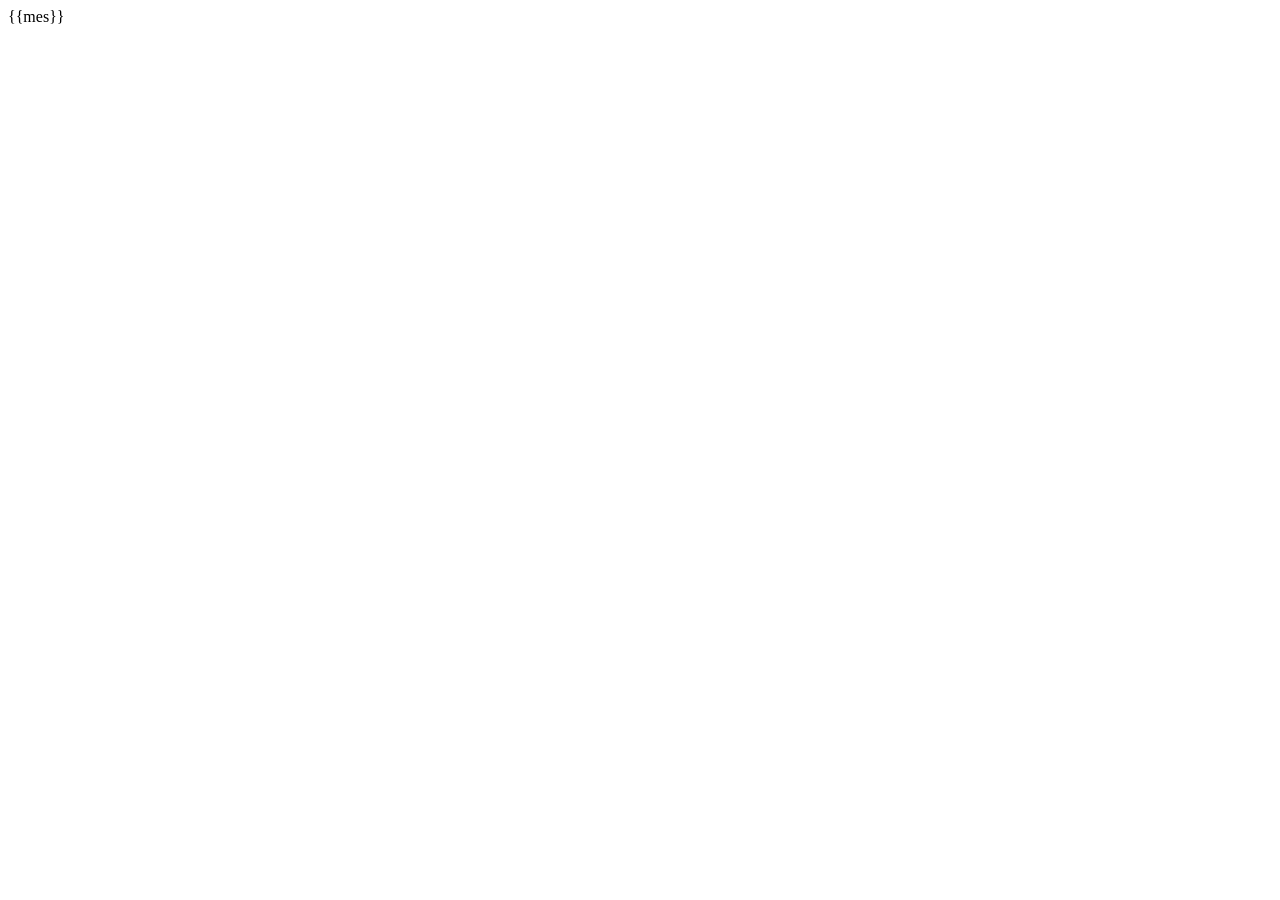
==== commit 1c6498aa: "Update index.html" ====
--- a/index.html
+++ b/index.html
@@ -1,215 +1,24 @@
-<!DOCTYPE html>
-<html lang="ru">
-<head>
-<meta charset="UTF-8">
-<meta name="viewport" content="width=device-width, initial-scale=1.0">
-<title>Deep Space — Рабочие туманности</title>
-<style>
-    * { margin:0; padding:0; box-sizing:border-box; }
-    body, html { height:100%; background:#000; overflow:hidden; color:#fff; font-family:sans-serif; }
-    .space { position:absolute; inset:0; pointer-events:none; overflow:hidden; }
-    .layer { position:absolute; inset:0; will-change:transform; }
-    .content { position:relative; z-index:10; padding:5vmax; pointer-events:none; }
-    .content * { pointer-events:auto; }
-</style>
-</head>
-<body>
-
-<div class="content">
-    <h1>Deep Space</h1>
-    <p>Туманности + звёзды + адаптивность</p>
-</div>
-
-<script>
-let config = {};
-let currentDensity = 1;
-
-// Утилита vmin
-function vmin() { return Math.min(innerWidth, innerHeight) / 100; }
-
-// Расчёт плотности от размера экрана
-function getDensity() {
-    const d = Math.sqrt(innerWidth**2 + innerHeight**2);
-    if (d < 920)  return 0.35;
-    if (d < 1200) return 0.50;
-    if (d < 100) return 0.75;
-    return 1.0;
-}
-
-// Пересоздание всего космоса
-function regenerateSpace() {
-    const layers = document.querySelectorAll('.layer');
-    const nebulaLayer = document.getElementById('nebula-layer');
-
-    // ВАЖНО: восстанавливаем data-depth (иначе параллакс их не двигает)
-    nebulaLayer.dataset.depth = config.nebulaLayerDepth;
-    config.stars.depths.forEach((depth, i) => {
-        layers[i + 1].dataset.depth = depth;
-    });
-
-    // Очищаем
-    layers.forEach(l => l.innerHTML = '');
-
-    // Туманности
-    const nebulaCount = Math.round(config.nebula.count * currentDensity);
-    for (let i = 0; i < nebulaCount; i++) {
-        createNebula(nebulaLayer);
-    }
-
-    // Звёзды
-    const sizeMul = Math.sqrt(currentDensity);
-    config.stars.layers.forEach((cfg, i) => {
-        const count = Math.round(cfg.count * currentDensity);
-        for (let j = 0; j < count; j++) {
-            createStar(layers[i + 1], {
-                ...cfg,
-                size: cfg.size.map(s => s * sizeMul),
-                twinkleChance: cfg.twinkleChance * currentDensity
-            });
-        }
-    });
-}
-
-function createNebula(layer) {
-        const nebula = document.createElement('div');
-        const size = config.nebula.minSize + Math.random() * (config.nebula.maxSize - config.nebula.minSize);
-        const palette = config.nebula.palettes[Math.floor(Math.random() * config.nebula.palettes.length)];
-
-        const gradient = `
-            radial-gradient(circle at ${35+Math.random()*30}% ${35+Math.random()*30}%, ${palette[0].replace(/0\.\d+/,'0.25')} 0%, transparent 30%),
-            radial-gradient(circle at ${20+Math.random()*60}% ${20+Math.random()*60}%, ${palette[1]} 0%, transparent 55%),
-            radial-gradient(circle at ${10+Math.random()*80}% ${10+Math.random()*80}%, ${palette[2]} 0%, transparent 70%)
-        `;
-
-        nebula.style.cssText = `
-            position:absolute;
-            width:${size}px; height:${size}px;
-            background:${gradient};
-            filter:blur(${config.nebula.blur[0] + Math.random()*(config.nebula.blur[1]-config.nebula.blur[0])}px);
-            mix-blend-mode:screen;
-            left:${Math.random()*100}%; top:${Math.random()*100}%;
-            transform:translate(-50%,-50%);
-            opacity:${config.nebula.opacity[0] + Math.random()*(config.nebula.opacity[1]-config.nebula.opacity[0])};
-            pointer-events:none;
-        `;
-        layer.appendChild(nebula);
-    }
-
-function createStar(layer, cfg) {
-    const size = cfg.size[0] + Math.random() * (cfg.size[1] - cfg.size[0]);
-    const opacity = cfg.opacity[0] + Math.random() * (cfg.opacity[1] - cfg.opacity[0]);
-
-    const s = document.createElement('div');
-    s.style.cssText = `
-        position:absolute;
-        width:${size}px; height:${size}px;
-        background:#fff;
-        border-radius:50%;
-        left:${Math.random()*100}%;
-        top:${Math.random()*100}%;
-        opacity:${opacity};
-        pointer-events:none;
-        box-shadow:0 0 ${size*4}px #fff;
-    `;
-
-    if (Math.random() < cfg.twinkleChance) {
-        let t = Math.random()*10;
-        const anim = () => {
-            t += 0.02;
-            const tw = Math.sin(t*1.3)*Math.sin(t*0.8)*Math.sin(t*0.5);
-            s.style.opacity = Math.max(0.2, opacity + tw*0.35);
-            requestAnimationFrame(anim);
-        };
-        anim();
-    }
-    layer.appendChild(s);
-}
-
-// Параллакс
-function startParallax() {
-    let cx = 0, cy = 0, tx = 0, ty = 0;
-
-    const update = (x, y) => {
-        if (!config.parallax.enabled) return;
-        tx = (x / innerWidth - 0.5) * config.parallax.intensity;
-        ty = (y / innerHeight - 0.5) * config.parallax.intensity;
-    };
-
-    document.addEventListener('mousemove', e => update(e.clientX, e.clientY));
-    document.addEventListener('touchmove', e => e.touches[0] && update(e.touches[0].clientX, e.touches[0].clientY), {passive:true});
-
-    // Гироскоп
-    if (config.parallax.useGyro && 'ontouchstart' in window) {
-        const req = () => {
-            if (typeof DeviceOrientationEvent.requestPermission === 'function') {
-                DeviceOrientationEvent.requestPermission().then(r => r==='granted' && window.addEventListener('deviceorientation', gyro));
-            } else {
-                window.addEventListener('deviceorientation', gyro);
-            }
-        };
-        document.body.addEventListener('touchend', req, {once:true});
-    }
-    function gyro(e) {
-        if (!e.gamma || !e.beta) return;
-        update((e.gamma/90 + 1)*innerWidth/2, (e.beta/180 + 0.5)*innerHeight);
-    }
-
-    function loop() {
-        cx += (tx - cx) * config.parallax.smoothness;
-        cy += (ty - cy) * config.parallax.smoothness;
-        const x = Math.max(-config.parallax.maxOffset, Math.min(config.parallax.maxOffset, cx));
-        const y = Math.max(-config.parallax.maxOffset, Math.min(config.parallax.maxOffset, cy));
-
-        document.querySelectorAll('.layer').forEach(l => {
-            const d = parseFloat(l.dataset.depth) || 0;
-            l.style.transform = `translate(${x*d}px, ${y*d}px)`;
-        });
-        requestAnimationFrame(loop);
-    }
-    loop();
-}
-
-// Инициализация
-async function init() {
-    try {
-        const r = await fetch('config.json?' + Date.now());
-        config = await r.json();
-
-        // Создаём слои один раз
-        const space = document.createElement('div');
-        space.className = 'space';
-        space.innerHTML = `
-            <div class="layer" id="nebula-layer" data-depth="${config.nebulaLayerDepth}"></div>
-            <div class="layer" data-depth="${config.stars.depths[0]}"></div>
-            <div class="layer" data-depth="${config.stars.depths[1]}"></div>
-            <div class="layer" data-depth="${config.stars.depths[2]}"></div>
-            <div class="layer" data-depth="${config.stars.depths[3]}"></div>
-        `;
-        document.body.appendChild(space);
-
-        // Первая генерация
-        currentDensity = getDensity();
-        regenerateSpace();
-        startParallax();
-
-        // При ресайзе
-        window.addEventListener('resize', () => {
-            clearTimeout(window.rt);
-            window.rt = setTimeout(() => {
-                const newD = getDensity();
-                if (Math.abs(newD - currentDensity) > 0.1) {
-                    currentDensity = newD;
-                    regenerateSpace();
-                }
-            }, 250);
-        });
-
-    } catch (e) {
-        console.error('Не удалось загрузить config.json', e);
-    }
-}
-
-document.addEventListener('DOMContentLoaded', init);
-</script>
-</body>
-</html>+<!DOCTYPE html>
+<html lang="en">
+<head>
+    <meta charset="UFT-8">
+    <meta name="viewport" content="wigth=device-width, initial-scale=1.0">
+    <script src="https://unpkg.com/vue@3/dist/vue.global.js"></script>
+    <title>Тест</title>
+</head>
+<body>
+    <div id="app">{{mes}}</div>
+
+    <script>
+        const app = Vue.createApp({
+            data(){
+                return{
+                    mes: 'hi'
+                }
+            }
+        });
+
+        app.mount('#app');
+    </script>
+</body>
+</html>
